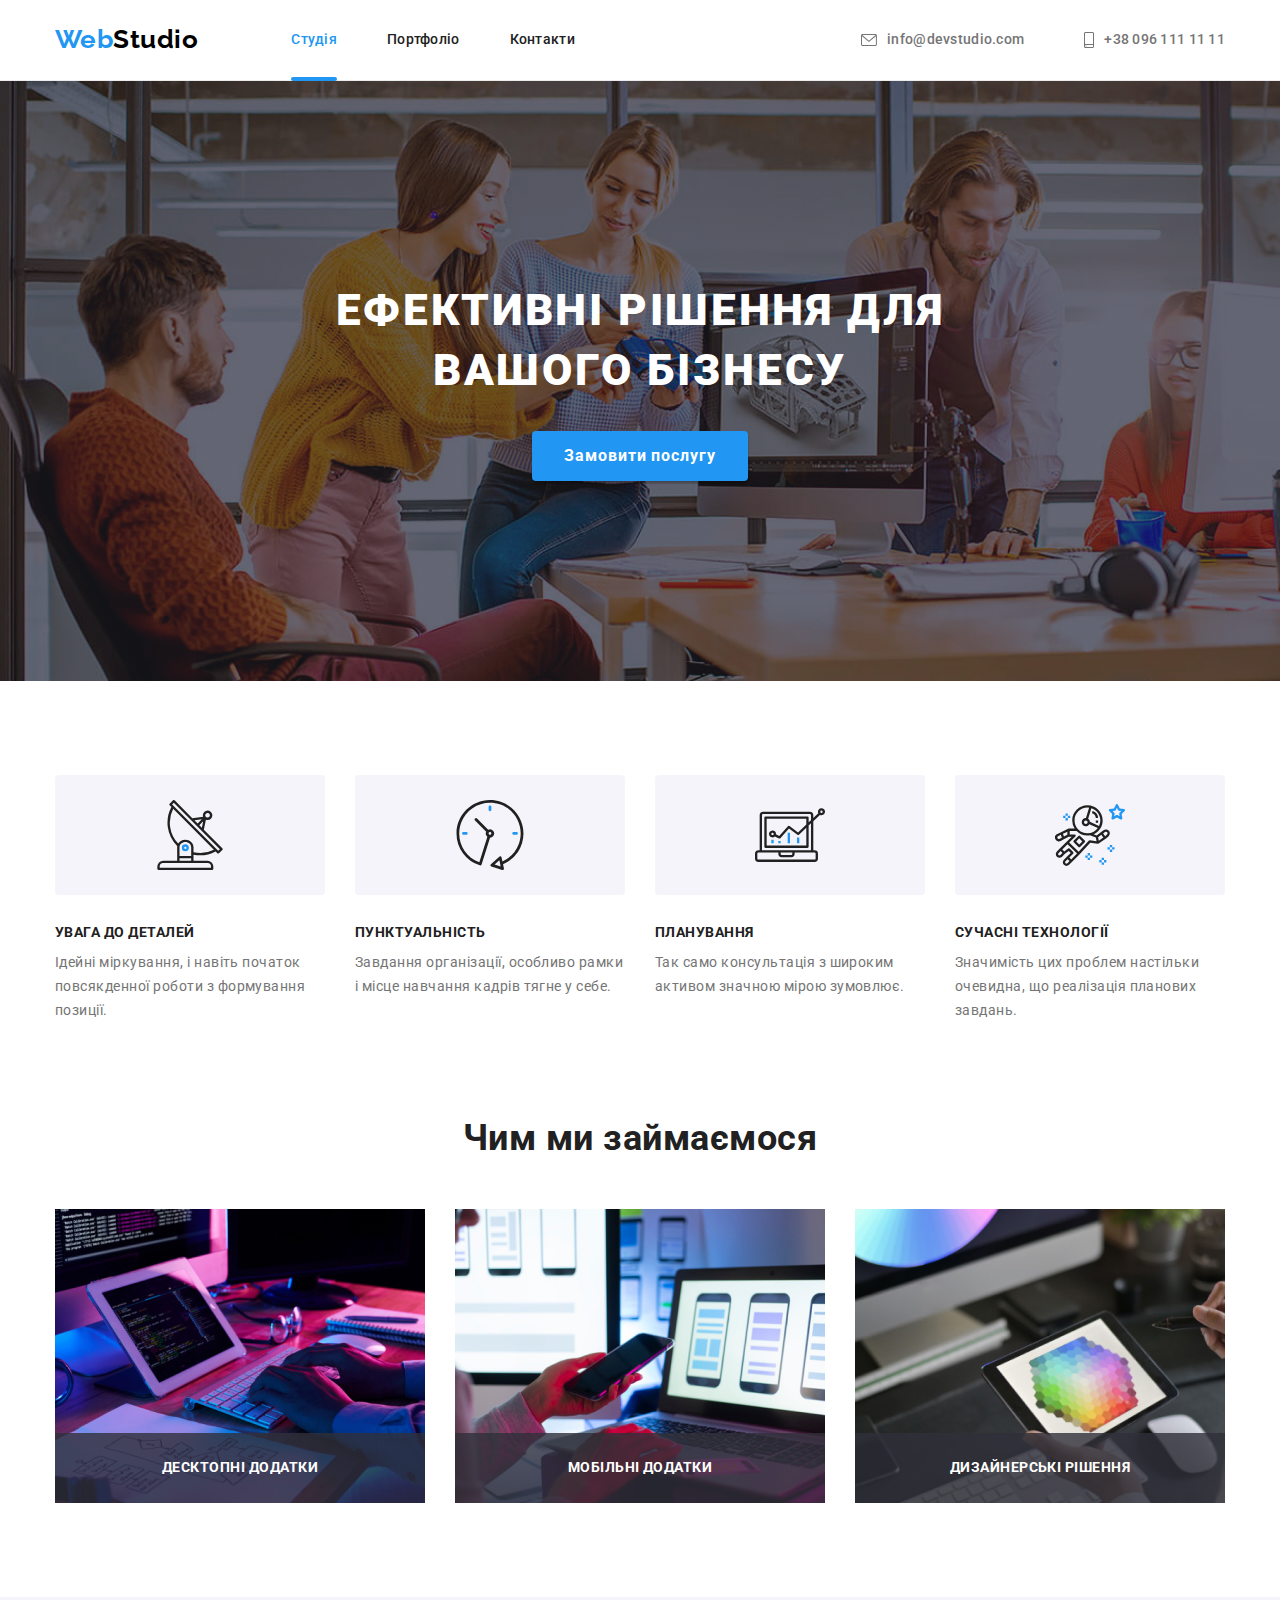
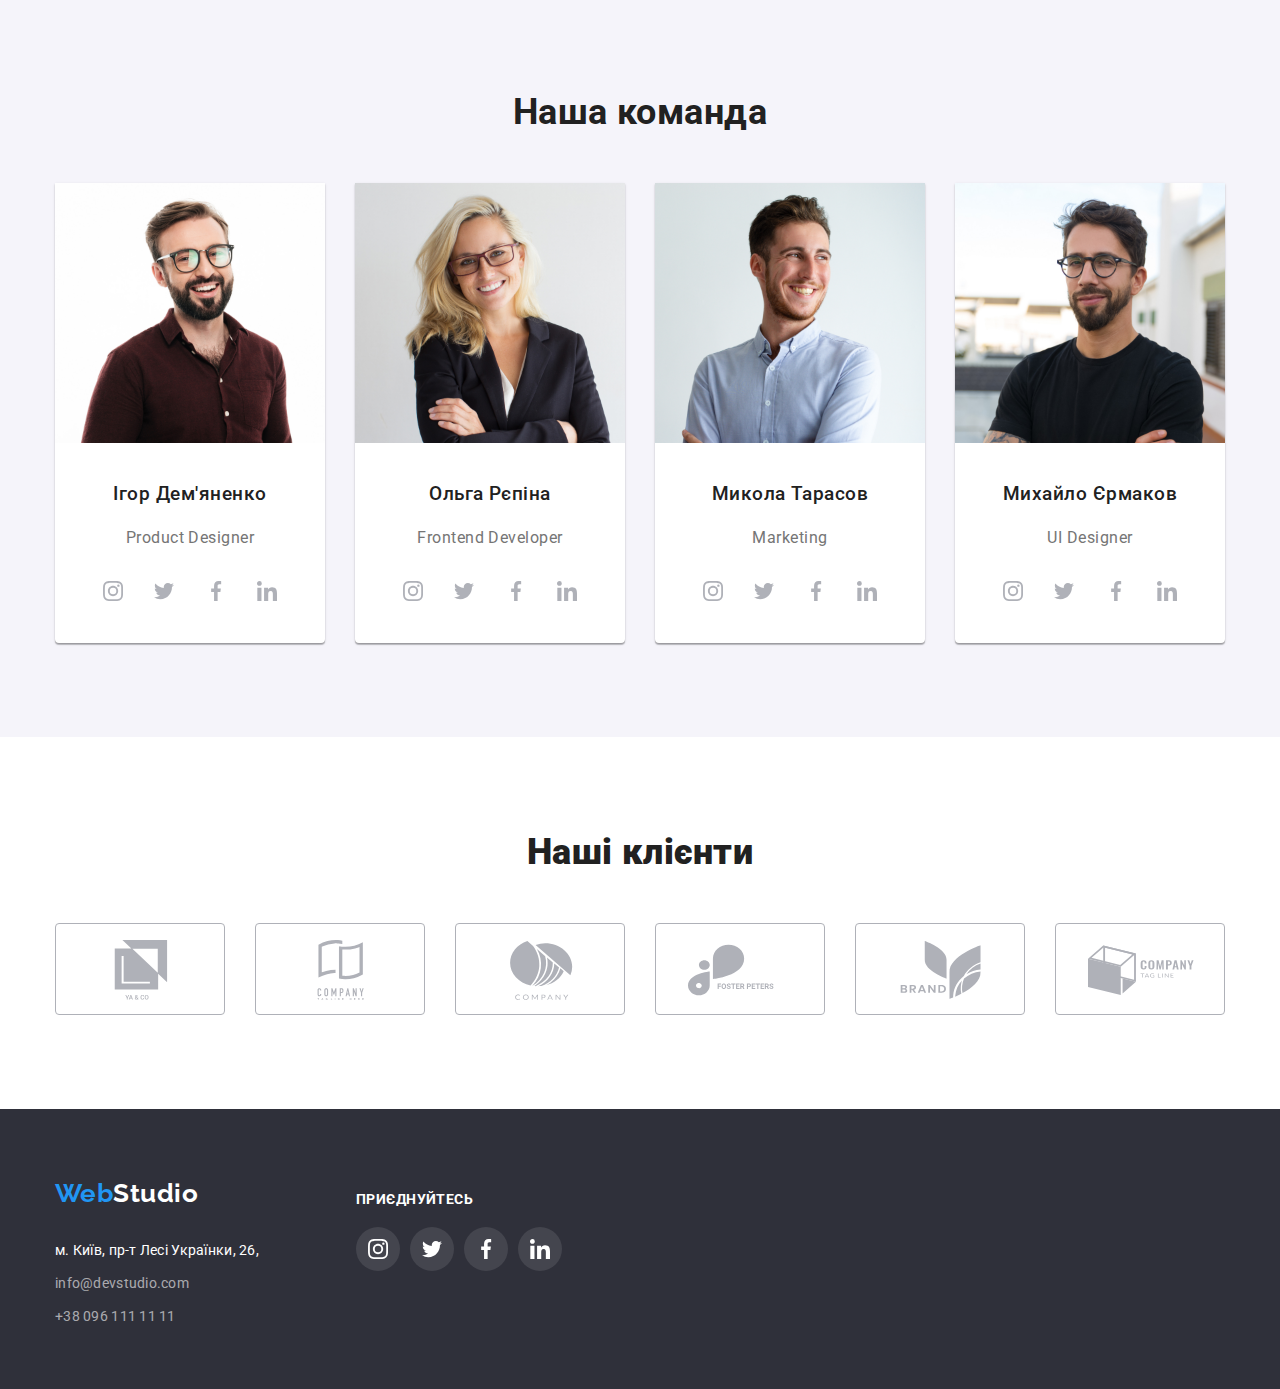
==== index.html @ 9e258d03 "add files" ====
<!DOCTYPE html>
<html lang="uk-UA">
  <head>
    <meta charset="UTF-8" />
    <meta http-equiv="X-UA-Compatible" content="IE=edge" />
    <meta name="viewport" content="width=device-width, initial-scale=1.0" />
    <title>Document</title>
    <link rel="preconnect" href="https://fonts.googleapis.com" />
    <link rel="preconnect" href="https://fonts.gstatic.com" crossorigin />
    <link
      href="https://fonts.googleapis.com/css2?family=Raleway:wght@700&family=Roboto:wght@400;500;700;900&display=swap"
      rel="stylesheet"
    />
    <link
      rel="stylesheet"
      href="https://cdnjs.cloudflare.com/ajax/libs/modern-normalize/1.1.0/modern-normalize.min.css"
    />
    <link rel="stylesheet" href="./css/style.css" />
  </head>
  <body>
    <!--Шапка-->
    <header class="header section">
      <div class="nav-flex container">
        <nav class="nav">
          <a class="logo" href="./index.html"
            ><span class="logo-web">Web</span>Studio</a
          >
          <ul class="nav-list list">
            <li class="item">
              <a class="nav-link current" href="./index.html"> Студія </a>
            </li>
            <li class="item">
              <a class="nav-link" href="./portfolio.html"> Портфоліо </a>
            </li>
            <li class="item"><a class="nav-link" href=""> Контакти </a></li>
          </ul>
        </nav>
        <ul class="contacts-list list">
          <li class="item">
            <a class="nav-contacts" href="mailto:info@devstudio.com">
              <svg class="nav-icon" width="16" height="12">
                <use href="./images/sprite.svg#envelope"></use>
              </svg>
              info@devstudio.com</a
            >
          </li>
          <li class="item">
            <a class="nav-contacts" href="tel:+380961111111">
              <svg class="nav-icon" width="10" height="16">
                <use href="./images/sprite.svg#smartphone"></use>
              </svg>
              +38 096 111 11 11
            </a>
          </li>
        </ul>
      </div>
    </header>

    <main>
      <!--Герой-->
      <section class="hero">
        <div class="container">
          <div class="hero-content">
            <h1 class="hero-title">Ефективні рішення для вашого бізнесу</h1>
            <button data-modal-open class="hero-button" type="button">
              Замовити послугу
            </button>
          </div>
        </div>
      </section>

      <!--Переваги -->
      <section class="section advantages">
        <div class="container">
          <h2 class="visually-hidden">Наші переваги</h2>
          <ul class="advantages-list list">
            <li class="item">
              <div class="advantages-content">
                <svg class="advantages-icon" width="70" height="70">
                  <use href="./images/sprite.svg#antenna"></use>
                </svg>
              </div>
              <h3 class="advantages-title">УВАГА ДО ДЕТАЛЕЙ</h3>
              <p class="advantages-text">
                Ідейні міркування, і навіть початок повсякденної роботи з
                формування позиції.
              </p>
            </li>
            <li class="item">
              <div class="advantages-content">
                <svg class="advantages-icon" width="70" height="70">
                  <use href="./images/sprite.svg#clock"></use>
                </svg>
              </div>
              <h3 class="advantages-title">ПУНКТУАЛЬНІСТЬ</h3>
              <p class="advantages-text">
                Завдання організації, особливо рамки і місце навчання кадрів
                тягне у себе.
              </p>
            </li>
            <li class="item">
              <div class="advantages-content">
                <svg class="advantages-icon" width="70" height="70">
                  <use href="./images/sprite.svg#diagram"></use>
                </svg>
              </div>
              <h3 class="advantages-title">ПЛАНУВАННЯ</h3>
              <p class="advantages-text">
                Так само консультація з широким активом значною мірою зумовлює.
              </p>
            </li>
            <li class="item">
              <div class="advantages-content">
                <svg class="advantages-icon" width="70" height="70">
                  <use href="./images/sprite.svg#astronaut"></use>
                </svg>
              </div>
              <h3 class="advantages-title">СУЧАСНІ ТЕХНОЛОГІЇ</h3>
              <p class="advantages-text">
                Значимість цих проблем настільки очевидна, що реалізація
                планових завдань.
              </p>
            </li>
          </ul>
        </div>
      </section>

      <!--Чим ми займаємося-->
      <section class="section activity">
        <div class="container">
          <h2 class="main-title">Чим ми займаємося</h2>
          <ul class="activity-list list">
            <li class="item">
              <img
                class="activity-img"
                src="./images/img1.jpg"
                alt="десктопні додатки"
                width="370"
                height="294"
              />
              <div class="activity-box">
                <p class="activity-title">ДЕСКТОПНІ ДОДАТКИ</p>
              </div>
            </li>
            <li class="item">
              <img
                class="activity-img"
                src="./images/img2.jpg"
                alt="мобільні додатки"
                width="370"
                height="294"
              />
              <div class="activity-box">
                <p class="activity-title">Мобільні додатки</p>
              </div>
            </li>
            <li class="item">
              <img
                class="activity-img"
                src="./images/img3.jpg"
                alt="дизайн"
                width="370"
                height="294"
              />
              <div class="activity-box">
                <p class="activity-title">Дизайнерські рішення</p>
              </div>
            </li>
          </ul>
        </div>
      </section>

      <!--Наша команда-->
      <section class="section team">
        <h2 class="main-title"><span class="underline">Наша</span> команда</h2>
        <div class="container">
          <ul class="team-list list">
            <li class="item">
              <img
                class="team-photo"
                src="./images/product-designer.jpg"
                alt="Продакт менеджер"
                width="270"
              />
              <div class="team-text">
                <h3 class="team-title">Ігор Дем'яненко</h3>
                <p class="team-position">Product Designer</p>
                <ul class="team-links list">
                  <li class="team-icon-border">
                    <a class="team-icon-border" href="#">
                      <svg class="team-icon" width="20" height="20">
                        <use href="./images/sprite.svg#instagram"></use>
                      </svg>
                    </a>
                  </li>
                  <li class="team-icon-border" width="44" height="44">
                    <a class="team-icon-border" href="#">
                      <svg class="team-icon" width="20" height="20">
                        <use href="./images/sprite.svg#twitter"></use>
                      </svg>
                    </a>
                  </li>
                  <li class="team-icon-border">
                    <a class="team-icon-border" href="#">
                      <svg class="team-icon" width="20" height="20">
                        <use href="./images/sprite.svg#facebook"></use>
                      </svg>
                    </a>
                  </li>
                  <li class="team-icon-border">
                    <a class="team-icon-border" href="#">
                      <svg class="team-icon" width="20" height="20">
                        <use href="./images/sprite.svg#linkedin"></use>
                      </svg>
                    </a>
                  </li>
                </ul>
              </div>
            </li>

            <li class="item">
              <img
                class="team-photo"
                src="./images/frontend-developer.jpg"
                alt="Ольга Рєпіна"
                width="270"
              />
              <div class="team-text">
                <h3 class="team-title">Ольга Рєпіна</h3>
                <p class="team-position">Frontend Developer</p>
                <ul class="team-links list">
                  <li class="team-icon-border">
                    <a class="team-icon-border" href="#">
                      <svg class="team-icon" width="20" height="20">
                        <use href="./images/sprite.svg#instagram"></use>
                      </svg>
                    </a>
                  </li>
                  <li class="team-icon-border" width="44" height="44">
                    <a class="team-icon-border" href="#">
                      <svg class="team-icon" width="20" height="20">
                        <use href="./images/sprite.svg#twitter"></use>
                      </svg>
                    </a>
                  </li>
                  <li class="team-icon-border">
                    <a class="team-icon-border" href="#">
                      <svg class="team-icon" width="20" height="20">
                        <use href="./images/sprite.svg#facebook"></use>
                      </svg>
                    </a>
                  </li>
                  <li class="team-icon-border">
                    <a class="team-icon-border" href="#">
                      <svg class="team-icon" width="20" height="20">
                        <use href="./images/sprite.svg#linkedin"></use>
                      </svg>
                    </a>
                  </li>
                </ul>
              </div>
            </li>

            <li class="item">
              <img
                class="team-photo"
                src="./images/marketing.jpg"
                alt="Микола Тарасов"
                width="270"
              />
              <div class="team-text">
                <h3 class="team-title">Микола Тарасов</h3>
                <p class="team-position">Marketing</p>
                <ul class="team-links list">
                  <li class="team-icon-border">
                    <a class="team-icon-border" href="#">
                      <svg class="team-icon" width="20" height="20">
                        <use href="./images/sprite.svg#instagram"></use>
                      </svg>
                    </a>
                  </li>
                  <li class="team-icon-border">
                    <a class="team-icon-border" href="#">
                      <svg class="team-icon" width="20" height="20">
                        <use href="./images/sprite.svg#twitter"></use>
                      </svg>
                    </a>
                  </li>
                  <li class="team-icon-border">
                    <a class="team-icon-border" href="#">
                      <svg class="team-icon" width="20" height="20">
                        <use href="./images/sprite.svg#facebook"></use>
                      </svg>
                    </a>
                  </li>
                  <li class="team-icon-border">
                    <a class="team-icon-border" href="#">
                      <svg class="team-icon" width="20" height="20">
                        <use href="./images/sprite.svg#linkedin"></use>
                      </svg>
                    </a>
                  </li>
                </ul>
              </div>
            </li>

            <li class="item">
              <img
                class="team-photo"
                src="./images/ui-designer.jpg"
                alt="Михайло Єрмаков"
                width="270"
              />
              <div class="team-text">
                <h3 class="team-title">Михайло Єрмаков</h3>
                <p class="team-position">UI Designer</p>
                <ul class="team-links list">
                  <li class="team-icon-border">
                    <a class="team-icon-border" href="#">
                      <svg class="team-icon" width="20" height="20">
                        <use href="./images/sprite.svg#instagram"></use>
                      </svg>
                    </a>
                  </li>
                  <li class="team-icon-border">
                    <a class="team-icon-border" href="#">
                      <svg class="team-icon" width="20" height="20">
                        <use href="./images/sprite.svg#twitter"></use>
                      </svg>
                    </a>
                  </li>
                  <li class="team-icon-border">
                    <a class="team-icon-border" href="#">
                      <svg class="team-icon" width="20" height="20">
                        <use href="./images/sprite.svg#facebook"></use>
                      </svg>
                    </a>
                  </li>
                  <li class="team-icon-border">
                    <a class="team-icon-border" href="#">
                      <svg class="team-icon" width="20" height="20">
                        <use href="./images/sprite.svg#linkedin"></use>
                      </svg>
                    </a>
                  </li>
                </ul>
              </div>
            </li>
          </ul>
        </div>
      </section>

      <!-- Клієнти -->
      <section class="section clients">
        <div class="container">
          <h2 class="main-title"><strong>Наші клієнти</strong></h2>
          <ul class="clients-list list">
            <li class="clients-link">
              <a class="clients-border" href="#">
                <svg class="clients-logo" width="106" height="60">
                  <use href="./images/sprite.svg#logo1"></use>
                </svg>
              </a>
            </li>
            <li class="clients-link">
              <a class="clients-border" href="#">
                <svg class="clients-logo" width="106" height="60">
                  <use href="./images/sprite.svg#logo2"></use>
                </svg>
              </a>
            </li>
            <li class="clients-link">
              <a class="clients-border" href="#">
                <svg class="clients-logo" width="106" height="60">
                  <use href="./images/sprite.svg#logo3"></use>
                </svg>
              </a>
            </li>
            <li class="clients-link">
              <a class="clients-border" href="#">
                <svg class="clients-logo" width="106" height="60">
                  <use href="./images/sprite.svg#logo4"></use>
                </svg>
              </a>
            </li>
            <li class="clients-link">
              <a class="clients-border" href="#">
                <svg class="clients-logo" width="106" height="60">
                  <use href="./images/sprite.svg#logo5"></use>
                </svg>
              </a>
            </li>
            <li class="clients-link">
              <a class="clients-border" href="#">
                <svg class="clients-logo" width="106" height="60">
                  <use href="./images/sprite.svg#logo6"></use>
                </svg>
              </a>
            </li>
          </ul>
        </div>
      </section>
    </main>

    <!--Підвал-->
    <footer class="footer">
      <div class="footer-contacts container">
        <div class="footer-content">
          <a class="logo" href="./index.html"
            ><span class="logo-web">Web</span
            ><span class="logo-studio">Studio</span></a
          >
          <address class="address">
            <a
              href="https://goo.gl/maps/3wDKGsZWBvjscRRt9"
              target="_blank"
              rel="noopener noreferrer nofollow"
              class="address-street"
              >м. Київ, пр-т Лесі Українки, 26,</a
            >
            <a class="address-link" href="mailto:info@devstudio.com"
              >info@devstudio.com</a
            >
            <a class="address-link" href="tel:+380961111111"
              >+38 096 111 11 11</a
            >
          </address>
        </div>
        <div class="footer-icons">
          <p class="footer-text">ПРИЄДНУЙТЕСЬ</p>
          <ul class="footer-links list">
            <li>
              <a class="footer-icon-border" href="#">
                <svg class="footer-icon" width="20" height="20">
                  <use href="./images/sprite.svg#instagram"></use>
                </svg>
              </a>
            </li>
            <li>
              <a class="footer-icon-border" href="#">
                <svg class="footer-icon" width="20" height="20">
                  <use href="./images/sprite.svg#twitter"></use>
                </svg>
              </a>
            </li>
            <li>
              <a class="footer-icon-border" href="#">
                <svg class="footer-icon" width="20" height="20">
                  <use href="./images/sprite.svg#facebook"></use>
                </svg>
              </a>
            </li>
            <li>
              <a class="footer-icon-border" href="#">
                <svg class="footer-icon" width="20" height="20">
                  <use href="./images/sprite.svg#linkedin"></use>
                </svg>
              </a>
            </li>
          </ul>
        </div>
      </div>
    </footer>
    <!-- Модальне вікно -->
    <div class="backdrop is-hidden" data-modal>
      <div class="modal">
        <button class="close-button" data-modal-close>
          <svg class="close-button-img" width="11" height="11">
            <use href="./images/sprite.svg#close"></use>
          </svg>
        </button>
        <p class="form-title">Залиште свої данні, ми Вам передзонимо</p>
        <form class="form">
          <input type="text" />
          <input type="tel" />
          <input type="email" name="" id="" />
          <textarea
            class="comment"
            name=""
            id=""
            cols="30"
            rows="12"
          ></textarea>

          <label for="checkbox">
            <input type="checkbox" />Погоджуюся з розсилкою та приймаю Умови
            договору</label
          >
        </form>
        <button class="submit-button" type="submit">Відправити</button>
      </div>
    </div>

    <script src="./js/modal.js" type="module"></script>
  </body>
</html>
---- css/style.css ----
/* colors 
main color:  #212121;
second color:  #757575;
accent:  #2196f3;*/

:root {
  --small-texts: #757575;
  --accent-color: #2196f3;
  --white-text: #ffffff;
  --icons-color: #afb1b8;
}

body {
  /* background-color: #f5f5f5; */
  color: #212121;
  font-family: Roboto, sans-serif;
  font-weight: 700;
  font-size: 16px;
  letter-spacing: 0.03em;
}

a {
  text-decoration: none;
}

.list {
  margin-top: 0;
  margin-bottom: 0;
  padding: 0;

  list-style: none;
}

.container {
  margin-right: auto;
  margin-left: auto;
  width: 1200px;
  padding-left: 15px;
  padding-right: 15px;
}

.section {
  padding-top: 94px;
  padding-bottom: 94px;
}

h1,
h2,
h3,
h4,
h5,
h6,
p {
  margin-top: 0;
  margin-bottom: 0;
}

/* Header */

.header {
  padding-bottom: 0;
  padding-top: 0;
  border-bottom: 1px solid #ececec;
}

/* Navigation */

.nav-flex,
.nav {
  display: flex;
  align-items: center;
}

.nav-list {
  display: flex;
  padding-left: 0;
  margin-left: 93px;
}

.nav-list > .item {
  position: relative;
}

.nav-link.current::after {
  position: absolute;
  content: "";
  width: 100%;
  height: 4px;
  background: #2196f3;
  border-radius: 2px;
  top: 96%;
  left: 0;
}

.nav-list > .item + .item {
  margin-left: 50px;
}

.contacts-list {
  display: flex;
  padding-left: 0;
  margin-left: auto;
}

.contacts-list > .item + .item {
  margin-left: 50px;
}

.contacts-list > .item {
  display: flex;
  align-items: center;
}

.nav-contacts {
  display: flex;
  align-items: center;

  margin-left: 10px;
  padding-top: 32px;
  padding-bottom: 32px;

  color: var(--small-texts);
  letter-spacing: 0.02em;
  font-weight: 500;
  font-size: 14px;
  line-height: 1.14;

  transition: color 250ms cubic-bezier(0.4, 0, 0.2, 1);
}

.nav-icon {
  fill: var(--small-texts);
  margin-right: 10px;
}

.nav-contacts:hover .nav-icon {
  fill: var(--accent-color);
}

.nav-contacts:focus .nav-icon {
  fill: var(--accent-color);
}

.logo {
  color: #000000;
  font-family: Raleway, sans-serif;
  font-size: 26px;
  line-height: 1.92;
}

.nav-link {
  display: block;
  margin-left: 0;
  padding-bottom: 32px;
  padding-top: 32px;

  color: #212121;
  letter-spacing: 0.02em;
  font-weight: 500;
  font-size: 14px;
  line-height: 1.14;

  transition: color 250ms cubic-bezier(0.4, 0, 0.2, 1);
}

.nav-link:hover,
.nav-link:focus,
.nav-contacts:hover,
.nav-contacts:focus,
.address-link:hover,
.address-link:focus,
.address-street:hover,
.address-street:focus,
.logo-web,
.current {
  color: var(--accent-color);
}

.advantages-text,
.team-position,
.portfolio-text {
  color: var(--small-texts);
}

.address-link {
  color: rgba(255, 255, 255, 0.6);
  transition: color 250ms cubic-bezier(0.4, 0, 0.2, 1);
}

/* Hero */

.hero-title {
  margin-right: auto;
  margin-left: auto;
  width: 696px;
  font-weight: 900;
  font-size: 44px;
  line-height: 1.36;
  text-align: center;
  letter-spacing: 0.06em;
  text-transform: uppercase;
  margin-bottom: 30px;
  color: var(--white-text);
}

.hero-button {
  display: flex;
  margin-left: auto;
  margin-right: auto;
  border: none;
  padding: 10px 32px;
  min-width: 216px;

  font-family: inherit;
  font-size: 16px;
  cursor: pointer;
  font-weight: 700;
  line-height: 1.88;
  align-items: center;
  text-align: center;
  letter-spacing: 0.06em;
  border-radius: 4px;
}

.hero-content {
  padding-top: 200px;
  padding-bottom: 200px;
}

.hero {
  margin-right: auto;
  margin-left: auto;
  padding-top: 0;
  display: block;
  max-width: 1600px;
  height: 600px;
  background-color: #000000;
  background-image: linear-gradient(
      to right,
      rgba(47, 48, 58, 0.4),
      rgba(47, 48, 58, 0.4)
    ),
    url(../images/background-hero.jpg);

  background-size: cover;
  background-repeat: no-repeat;
}

.portfolio-button:hover,
.hero-button,
.logo-studio,
.address,
.address-street {
  color: var(--white-text);
}

/* Modal */

.backdrop {
  position: fixed;
  top: 0;
  left: 0;
  width: 100%;
  height: 100%;
  background-color: rgba(0, 0, 0, 0.2);
  opacity: 1;
  transition: opacity 550ms cubic-bezier(0.4, 0, 0.2, 1);
}

.backdrop.is-hidden {
  opacity: 0;
  pointer-events: none;
}

.backdrop.is-hidden .modal {
  transform: translate(-50%, -50%) scale(1.5);
  transition: transform 550ms cubic-bezier(0.4, 0, 0.2, 1);
}

.modal {
  position: absolute;
  top: 50%;
  left: 50%;

  padding: 40px;

  width: 528px;
  height: 581px;
  border-radius: 4px;
  background-color: #ffffff;
  transform: translate(-50%, -50%) scale(1);
  transition: transform 550ms cubic-bezier(0.4, 0, 0.2, 1);
}

.close-button {
  position: absolute;
  top: 8px;
  right: 8px;
  border-radius: 50%;
  width: 30px;
  height: 30px;
  background: #ffffff;
  border: 1px solid rgba(0, 0, 0, 0.1);
  cursor: pointer;
}

.close-button-img {
  /* position: absolute;
  top: 50%;
  left: 50%;
  transform: translate(-50%, -50%); */
}

.form {
  display: flex;
  flex-direction: column;

  gap: 28px;
  padding: 40px, 0;
  width: 448px;
}

.form-title {
  font-style: normal;
  font-size: 20px;
  line-height: 1, 15%;
  text-align: center;
  margin-bottom: 30px;
}

.comment {
  width: 448px;
  height: 120px;
}

.submit-button {
  display: flex;
  margin-left: auto;
  margin-right: auto;
  border: none;
  padding: 10px 52px;
  min-width: 200px;

  cursor: pointer;

  font-family: inherit;
  font-size: 16px;
  cursor: pointer;
  font-weight: 700;
  line-height: 1.88;
  align-items: center;
  text-align: center;
  letter-spacing: 0.06em;
  border-radius: 4px;
}

/* Advantages */

.visually-hidden {
  position: absolute;
  white-space: nowrap;
  width: 1px;
  height: 1px;
  overflow: hidden;
  border: 0;
  padding: 0;
  clip: rect(0 0 0 0);
  clip-path: inset(50%);
  margin: -1px;
}

.advantages-list {
  display: flex;
  padding-left: 0;
}

.advantages-list > .item + .item {
  margin-left: 30px;
}

.advantages-list > .item {
  width: 270px;
}

.advantages-content {
  padding: 25px 100px;
  margin-bottom: 30px;
  width: 270px;
  height: 120px;
  background-color: #f5f4fa;
  border-radius: 4px;
}

.advantages-title {
  font-size: 14px;
  line-height: 1.14;
  text-transform: uppercase;
  margin-bottom: 10px;
}

.advantages-text {
  font-weight: 400;
  font-size: 14px;
  line-height: 1.71;
}

/* What are we doing, activity */

.activity {
  padding-top: 0;
}

.activity-list,
.team-list {
  display: flex;
  padding-left: 0;
}

.activity-img {
  display: block;
}

.activity-list > .item + .item {
  margin-left: 30px;
}

.activity-list > .item {
  position: relative;
  height: fit-content;
}

.activity-title {
  position: absolute;
  top: 50%;
  left: 50%;
  transform: translate(-50%, -50%);

  font-size: 14px;
  line-height: 1.14;
  text-transform: uppercase;
  color: var(--white-text);
}

.activity-box {
  position: absolute;
  bottom: 0;
  left: 0;
  background-color: rgba(47, 48, 58, 0.8);
  width: 100%;
  height: 70px;
}

.main-title {
  font-size: 36px;
  line-height: 1.17;
  text-align: center;
  margin-bottom: 50px;
}

/* Team */

.team-list > .item + .item {
  margin-left: 30px;
}

.team-list > .item {
  background-color: #ffffff;
  box-shadow: 0px 1px 3px rgba(0, 0, 0, 0.12), 0px 1px 1px rgba(0, 0, 0, 0.14),
    0px 2px 1px rgba(0, 0, 0, 0.2);
  border-radius: 0px 0px 4px 4px;
}

.team-title {
  font-weight: 500;
  line-height: 1.9;
  margin-bottom: 10px;
  text-align: center;
}

.team-position {
  font-weight: 400;
  line-height: 1.9;
  text-align: center;
}

.team,
.portfolio-button {
  background-color: #f5f4fa;
}

.team-photo {
  margin-bottom: 30px;
}

.team-links {
  display: flex;
  justify-content: space-around;
  padding: 16px 32px 30px 32px;
}

.team-icon {
  fill: var(--icons-color);
  transition: fill 250ms cubic-bezier(0.4, 0, 0.2, 1);
}

.team-icon-border {
  display: flex;
  justify-content: space-around;
  align-items: center;
  width: 44px;
  height: 44px;
  border-radius: 50%;
  transition: background-color 250ms cubic-bezier(0.4, 0, 0.2, 1);
}

.team-icon-border:hover .team-icon,
.team-icon-border:focus .team-icon {
  fill: var(--white-text);
}

.team-icon-border:hover,
.team-icon-border:focus {
  background-color: var(--accent-color);
}

/* Clients */

.clients-list {
  display: flex;
  justify-content: space-between;
}

.clients-border {
  display: block;
  padding: 16px 32px;
  width: 170px;
  height: 92px;
  border-radius: 4px;
  border: 1px solid var(--icons-color);
  transition: fill 250ms cubic-bezier(0.4, 0, 0.2, 1);
}

.clients-logo {
  fill: var(--icons-color);
  transition: fill 250ms cubic-bezier(0.4, 0, 0.2, 1);
}

.clients-border:hover .clients-logo {
  fill: var(--accent-color);
}

.clients-border:focus .clients-logo {
  fill: var(--accent-color);
}

.clients-border:hover {
  border-color: var(--accent-color);
}

.clients-border:focus {
  border-color: var(--accent-color);
}

/* Portfolio page */

.filter {
  padding-bottom: 0;
}

.filter-list {
  display: flex;
  padding-left: 0;
  margin-bottom: 50px;
  justify-content: center;
}

.filter-list > .item + .item {
  margin-left: 8px;
}

.portfolio-button:hover,
.hero-button,
.submit-button {
  background-color: var(--accent-color);
  box-shadow: 0px 3px 1px rgba(0, 0, 0, 0.1), 0px 1px 2px rgba(0, 0, 0, 0.08),
    0px 2px 2px rgba(0, 0, 0, 0.12);
  border-radius: 4px;
}

.portfolio-button:focus,
.hero-button,
.submit-button {
  background-color: var(--accent-color);
  box-shadow: 0px 3px 1px rgba(0, 0, 0, 0.1), 0px 1px 2px rgba(0, 0, 0, 0.08),
    0px 2px 2px rgba(0, 0, 0, 0.12);
  border-radius: 4px;
  color: var(--white-text);
}

.portfolio-button {
  padding: 6px 22px;
  font-weight: 500;
  line-height: 1.62;
  border: none;
  border-radius: 4px;
  color: #212121;

  transition: background-color 250ms cubic-bezier(0.4, 0, 0.2, 1),
    color 250ms cubic-bezier(0.4, 0, 0.2, 1),
    box-shadow 250ms cubic-bezier(0.4, 0, 0.2, 1);
}

.all {
  padding-left: 25px;
  padding-right: 25px;
}

.examples-content {
  padding: 20px 24px;
  border: 1px solid #eeeeee;
  border-top: none;
}

.portfolio-title {
  margin-bottom: 4px;
  font-size: 18px;
  line-height: 2;
  letter-spacing: 0.06em;
  color: #212121;
}

.portfolio-text {
  font-weight: 400;
  line-height: 1.88;
  color: var(--small-texts);
}

.examples-list {
  padding: 0;
  margin: 0;

  list-style: none;

  display: flex;
  flex-wrap: wrap;

  gap: 30px;
}

.examples-item {
  flex-basis: calc((100% - 60px) / 3);
}

.examples-list > .item:hover {
  background: #ffffff;
  box-shadow: 0px 1px 1px rgba(0, 0, 0, 0.12), 0px 4px 4px rgba(0, 0, 0, 0.06),
    1px 4px 6px rgba(0, 0, 0, 0.16);
}

.examples-list > .item {
  transition: box-shadow 250ms cubic-bezier(0.4, 0, 0.2, 1);
}

.examples-list > .item:focus {
  background: #ffffff;
  box-shadow: 0px 1px 1px rgba(0, 0, 0, 0.12), 0px 4px 4px rgba(0, 0, 0, 0.06),
    1px 4px 6px rgba(0, 0, 0, 0.16);
}

.examples-img {
  display: block;
}

.item-link {
  position: relative;
}

.exemplaes-box-content {
  position: absolute;
  padding: 63px 24px;
  opacity: 0.9;

  width: 100%;
  height: 294px;
  background-color: var(--accent-color);

  font-weight: 400;
  font-size: 18px;
  line-height: 1.56;
  color: var(--white-text);

  transition: transform 250ms cubic-bezier(0.4, 0, 0.2, 1);
}

.item-link:hover .exemplaes-box-content,
.item-link:focus .exemplaes-box-content {
  transform: translateY(-100%);
}

.examlples-animation-box {
  position: relative;
  overflow: hidden;
}

/* Buttons */

.portfolio-button {
  cursor: pointer;
  font-size: 16px;
  font-family: inherit;
  letter-spacing: 0.03em;
}

/* Footer */

.footer {
  background-color: #2f303a;
  padding-top: 60px;
  padding-bottom: 60px;
}

.footer-contacts {
  display: flex;
  align-items: center;
}

.footer-text {
  color: var(--white-text);
}

.address {
  margin-top: 20px;
  display: flex;
  flex-direction: column;
  width: 231px;

  font-style: normal;
  letter-spacing: 0.02em;
  font-weight: 400;
  font-size: 14px;
  line-height: 1.71;
}

.address {
  row-gap: 9px;
}

.address-street {
  transition: color 250ms cubic-bezier(0.4, 0, 0.2, 1);
}

.footer-icons {
  margin-left: 70px;
}

.footer-links {
  display: flex;
  justify-content: space-between;
  width: 206px;
  height: 80px;
}

.footer-text {
  margin-bottom: 20px;
  font-style: normal;
  font-weight: 700;
  font-size: 14px;
  line-height: 16px;
  letter-spacing: 0.03em;
}

.footer-icon-border {
  display: flex;
  justify-content: space-around;
  align-items: center;
  width: 44px;
  height: 44px;
  border-radius: 50%;
  background-color: rgba(255, 255, 255, 0.1);
  transition: background-color 250ms cubic-bezier(0.4, 0, 0.2, 1);
}

.footer-icon {
  fill: var(--white-text);
}

.footer-icon-border:hover .footer-icon {
  fill: var(--white-text);
}

.footer-icon-border:hover {
  background-color: var(--accent-color);
}

.footer-icon-border:focus .team-icon {
  fill: var(--white-text);
}

.footer-icon-border:focus {
  background-color: var(--accent-color);
}

/* test */
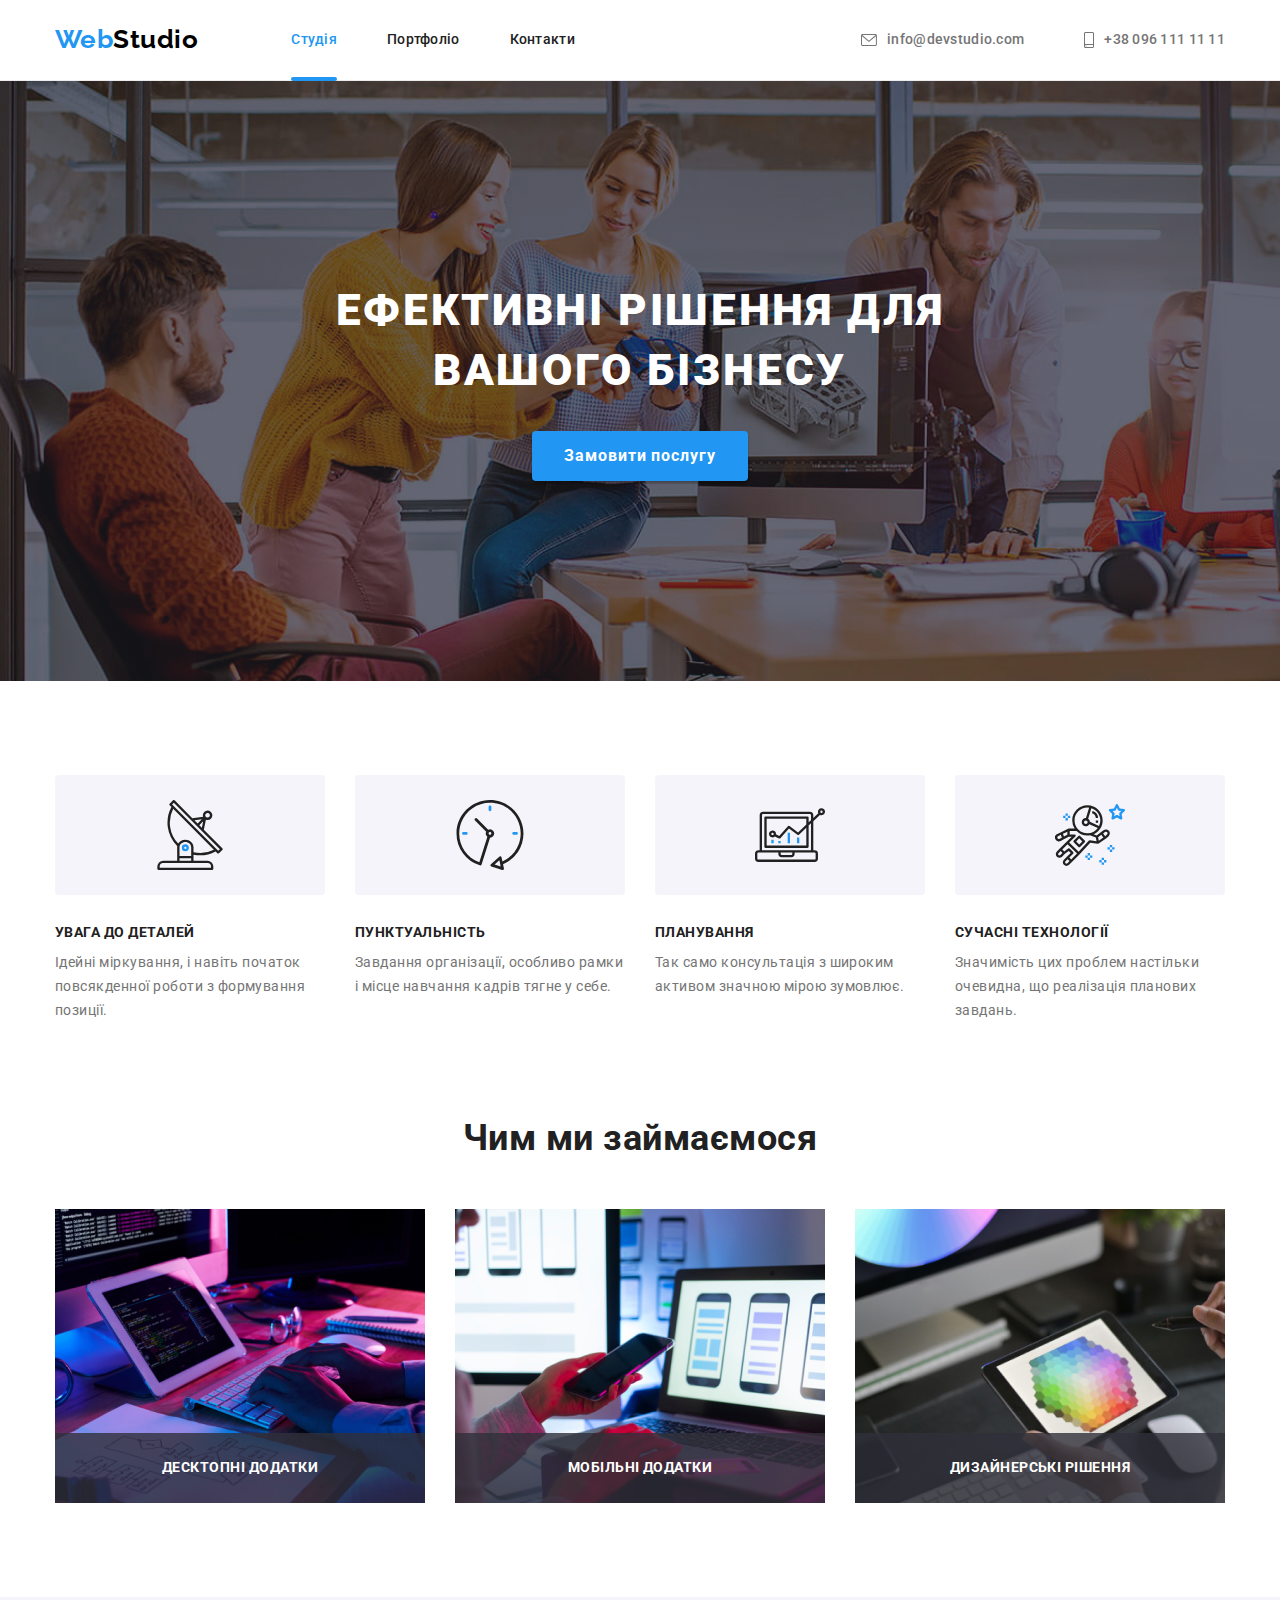
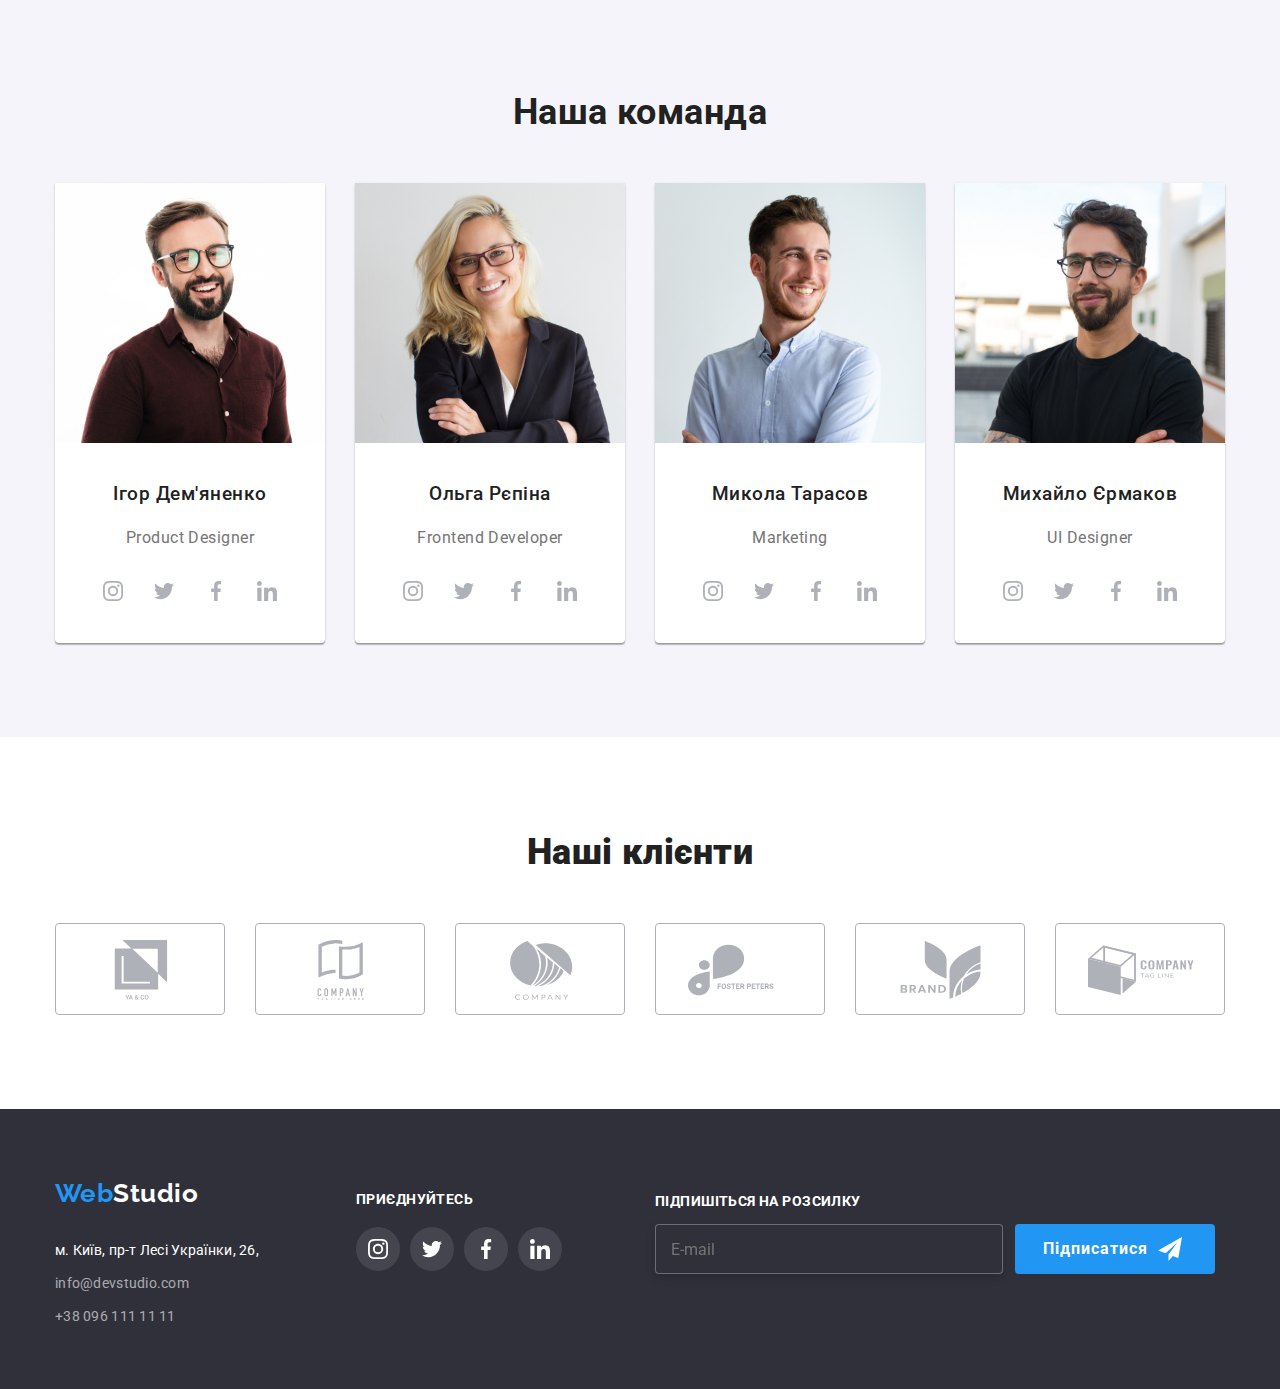
==== commit a419e66e: "main editing" ====
--- a/index.html
+++ b/index.html
@@ -459,6 +459,26 @@
             </li>
           </ul>
         </div>
+        <div class="subscribe">
+          <form class="subscribe-form">
+            <label for="email" class="subscribe-title"
+              >Підпишіться на розсилку</label
+            >
+            <input
+              class="subscribe-email"
+              type="email"
+              name="email"
+              id="email"
+              placeholder="E-mail"
+            />
+          </form>
+          <button class="subscribe-btn" type="button">
+            Підписатися
+            <svg class="subscribe-icon" width="24" height="24">
+              <use href="./images/sprite.svg#send"></use>
+            </svg>
+          </button>
+        </div>
       </div>
     </footer>
     <!-- Модальне вікно -->
@@ -471,21 +491,58 @@
         </button>
         <p class="form-title">Залиште свої данні, ми Вам передзонимо</p>
         <form class="form">
-          <input type="text" />
-          <input type="tel" />
-          <input type="email" name="" id="" />
+          <label class="input-text" for="text">Ім'я</label>
+          <div class="input-container">
+            <input class="input-box" type="text" name="text" id="text" />
+            <svg class="input-icon" width="18" height="18">
+              <use href="./images/sprite.svg#person-black"></use>
+            </svg>
+          </div>
+
+          <label class="input-text" for="tel">Телефон</label>
+          <div class="input-container">
+            <input class="input-box" type="tel" name="tel" id="tel" />
+            <svg class="input-icon" width="18" height="18">
+              <use href="./images/sprite.svg#phone-black"></use>
+            </svg>
+          </div>
+
+          <label class="input-text" for="modal-email">Пошта</label>
+          <div class="input-container">
+            <input
+              class="input-box"
+              type="email"
+              name="modal-email"
+              id="modal-email"
+            />
+            <svg class="input-icon" width="18" height="18">
+              <use href="./images/sprite.svg#email-black"></use>
+            </svg>
+          </div>
+          <label class="input-text" for="comment">Коментар</label>
           <textarea
             class="comment"
-            name=""
-            id=""
+            name="comment"
+            id="comment"
             cols="30"
             rows="12"
+            placeholder="Введіть коментар"
           ></textarea>
 
-          <label for="checkbox">
-            <input type="checkbox" />Погоджуюся з розсилкою та приймаю Умови
-            договору</label
-          >
+          <label class="checkbox-text" for="checkbox">
+            <input
+              class="checkbox"
+              type="checkbox"
+              name="checkbox"
+              id="checkbox"
+            />
+            <!-- <svg class="" width="18" height="18">
+              <use href="./images/sprite.svg#icon-check"></use>
+            </svg> -->
+            <div class="check"></div>
+            <span> Погоджуюся з розсилкою та приймаю </span> &nbsp;
+            <a class="url-text" href="#"> Умови договору</a>
+          </label>
         </form>
         <button class="submit-button" type="submit">Відправити</button>
       </div>
--- a/css/style.css
+++ b/css/style.css
@@ -250,7 +250,9 @@
 .hero-button,
 .logo-studio,
 .address,
-.address-street {
+.address-street,
+.footer-text,
+.subscribe-title {
   color: var(--white-text);
 }
 
@@ -296,6 +298,7 @@
   position: absolute;
   top: 8px;
   right: 8px;
+
   border-radius: 50%;
   width: 30px;
   height: 30px;
@@ -304,6 +307,14 @@
   cursor: pointer;
 }
 
+.close-button:hover > .close-button-img {
+  fill: var(--accent-color);
+}
+
+.close-button-img {
+  transition: fill 250ms cubic-bezier(0.4, 0, 0.2, 1);
+}
+
 .close-button-img {
   /* position: absolute;
   top: 50%;
@@ -315,22 +326,136 @@
   display: flex;
   flex-direction: column;
 
-  gap: 28px;
-  padding: 40px, 0;
+  /* gap: 28px;
+  padding: 40px, 0; */
   width: 448px;
+}
+
+.input-box {
+  width: 448px;
+  height: 40px;
+
+  border: 1px solid rgba(33, 33, 33, 0.2);
+  border-radius: 4px;
+  outline: none;
+
+  transition: border-color 250ms cubic-bezier(0.4, 0, 0.2, 1);
+}
+
+.input-box:focus,
+.comment:focus {
+  border-color: var(--accent-color);
+}
+
+.input-container {
+  position: relative;
+  margin-bottom: 10px;
+}
+
+.input-box:focus + .input-icon {
+  fill: var(--accent-color);
+}
+
+.input-icon {
+  position: absolute;
+  top: 50%;
+  left: 12px;
+  transform: translateY(-50%);
+
+  transition: fill 250ms cubic-bezier(0.4, 0, 0.2, 1);
 }
 
 .form-title {
   font-style: normal;
   font-size: 20px;
-  line-height: 1, 15%;
+  line-height: 1.15;
   text-align: center;
-  margin-bottom: 30px;
+  margin-bottom: 12px;
+}
+
+.input-text {
+  margin-bottom: 4px;
+
+  font-weight: 400;
+  font-size: 12px;
+  line-height: 1.16;
+  letter-spacing: 0.01em;
+
+  color: var(--small-texts);
 }
 
 .comment {
+  margin-bottom: 20px;
+
   width: 448px;
   height: 120px;
+
+  border: 1px solid rgba(33, 33, 33, 0.2);
+  border-radius: 4px;
+  outline: none;
+
+  resize: none;
+  transition: border-color 250ms cubic-bezier(0.4, 0, 0.2, 1);
+}
+
+.comment::placeholder {
+  padding-top: 12px;
+  padding-left: 16px;
+
+  font-size: 12px;
+  line-height: 1.16;
+  letter-spacing: 0.01em;
+
+  color: rgba(117, 117, 117, 0.5);
+}
+
+.checkbox-text {
+  display: flex;
+  align-items: center;
+
+  margin-bottom: 30px;
+  font-weight: 400;
+  font-size: 14px;
+  line-height: 1.71;
+  color: var(--small-texts);
+}
+
+.checkbox {
+  appearance: none;
+}
+
+.checkbox:checked + .check {
+  background-color: #2196f3;
+  border-color: #2196f3;
+  background-image: url(../icon-check.svg);
+  background-size: cover;
+  background-origin: border-box;
+}
+
+.check {
+  position: relative;
+  margin-right: 8px;
+  width: 16px;
+  height: 15px;
+  border: 2px solid #212121;
+  border-radius: 2px;
+  transition: background-color 250ms cubic-bezier(0.4, 0, 0.2, 1),
+    background-image 250ms cubic-bezier(0.4, 0, 0.2, 1),
+    border-color 250ms cubic-bezier(0.4, 0, 0.2, 1);
+}
+
+.checkbox-icon {
+  position: absolute;
+  top: 50%;
+  left: 0;
+  transform: translateY(-50%);
+
+  margin-right: 9px;
+}
+
+.url-text {
+  text-decoration-line: underline;
+  color: #2196f3;
 }
 
 .submit-button {
@@ -345,13 +470,16 @@
 
   font-family: inherit;
   font-size: 16px;
-  cursor: pointer;
   font-weight: 700;
   line-height: 1.88;
   align-items: center;
   text-align: center;
   letter-spacing: 0.06em;
   border-radius: 4px;
+  background-color: var(--accent-color);
+  color: var(--white-text);
+
+  box-shadow: 0px 4px 4px rgba(0, 0, 0, 0.15);
 }
 
 /* Advantages */
@@ -579,8 +707,7 @@
 }
 
 .portfolio-button:hover,
-.hero-button,
-.submit-button {
+.hero-button {
   background-color: var(--accent-color);
   box-shadow: 0px 3px 1px rgba(0, 0, 0, 0.1), 0px 1px 2px rgba(0, 0, 0, 0.08),
     0px 2px 2px rgba(0, 0, 0, 0.12);
@@ -588,8 +715,7 @@
 }
 
 .portfolio-button:focus,
-.hero-button,
-.submit-button {
+.hero-button {
   background-color: var(--accent-color);
   box-shadow: 0px 3px 1px rgba(0, 0, 0, 0.1), 0px 1px 2px rgba(0, 0, 0, 0.08),
     0px 2px 2px rgba(0, 0, 0, 0.12);
@@ -724,10 +850,6 @@
   align-items: center;
 }
 
-.footer-text {
-  color: var(--white-text);
-}
-
 .address {
   margin-top: 20px;
   display: flex;
@@ -751,6 +873,7 @@
 
 .footer-icons {
   margin-left: 70px;
+  margin-right: 93px;
 }
 
 .footer-links {
@@ -800,4 +923,60 @@
   background-color: var(--accent-color);
 }
 
+.subscribe {
+  display: flex;
+  position: relative;
+}
+
+.subscribe-email {
+  width: 348px;
+  height: 50px;
+
+  margin-right: 12px;
+  padding: 16px 15px;
+
+  border: 1px solid rgba(255, 255, 255, 0.3);
+  filter: drop-shadow(0px 4px 4px rgba(0, 0, 0, 0.15));
+  border-radius: 4px;
+  background: #2f303a;
+}
+
+.subscribe-icon {
+  margin-left: 10px;
+}
+
+.subscribe-title {
+  position: absolute;
+  top: -30px;
+
+  font-style: normal;
+  font-weight: 700;
+  font-size: 14px;
+  line-height: 1.14;
+  letter-spacing: 0.03em;
+  text-transform: uppercase;
+}
+
+.subscribe-btn {
+  display: flex;
+  border: none;
+  padding: 10px 28px;
+  min-width: 200px;
+  height: 50px;
+
+  cursor: pointer;
+
+  background-color: var(--accent-color);
+
+  font-family: inherit;
+  font-size: 16px;
+  font-weight: 700;
+  line-height: 1.88;
+  align-items: center;
+  text-align: center;
+  letter-spacing: 0.06em;
+  border-radius: 4px;
+  color: var(--white-text);
+}
+
 /* test */
